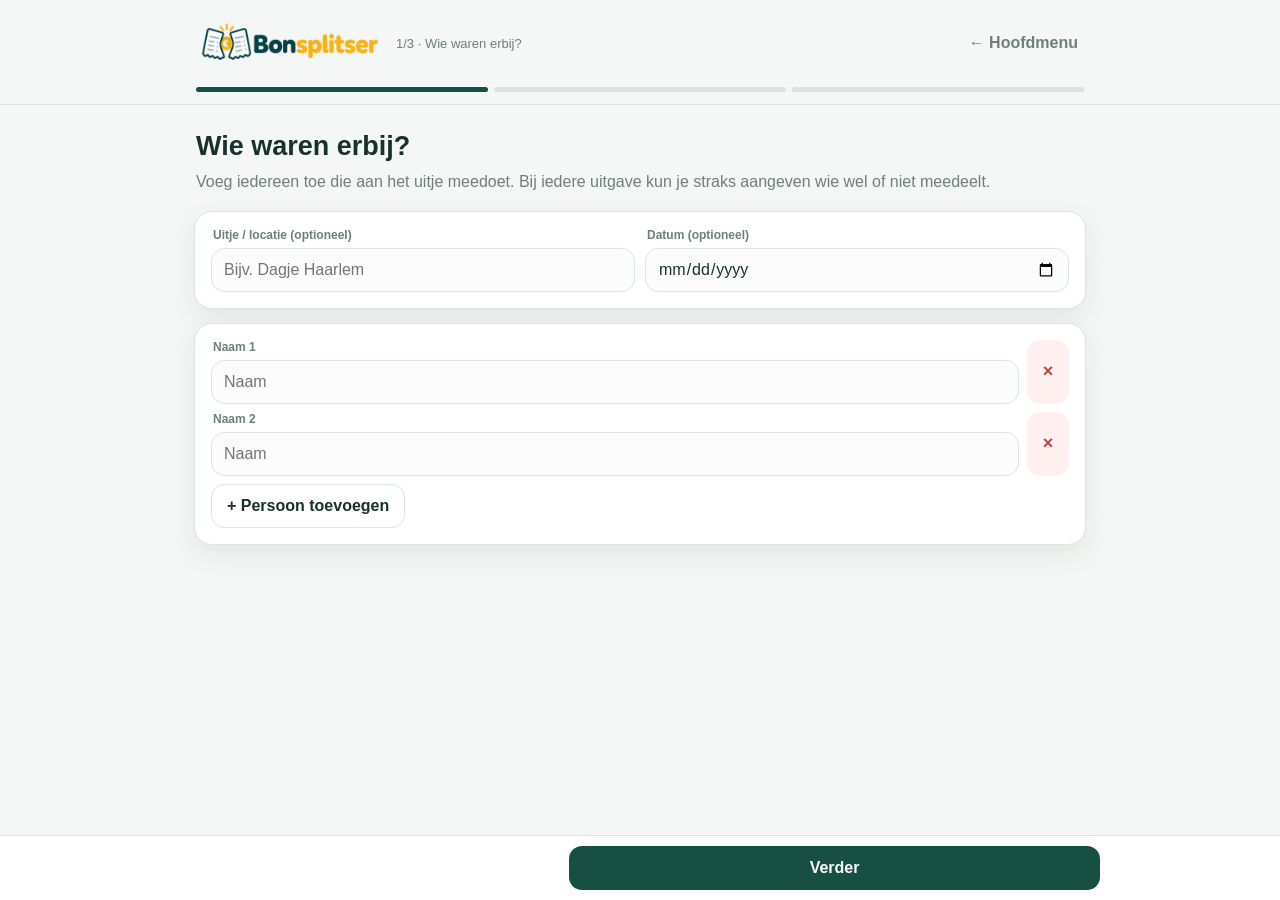
==== uitje.html @ 5ad7e711 "Add outing expense settlement mode" ====
<!doctype html>
<html lang="nl">
<head>
<meta charset="utf-8"><meta name="viewport" content="width=device-width,initial-scale=1,viewport-fit=cover"><meta name="theme-color" content="#174f43">
<title>Uitje verrekenen – Bonsplitser</title><link rel="icon" type="image/png" href="assets/favicon.png">
<link rel="stylesheet" href="uitje.css"></head>
<body><header><div class="head"><div class="top"><div class="brand"><img src="assets/bonsplitser-logo.png" alt="Bonsplitser"><p class="sub" id="sub">1/3 · Wie waren erbij?</p></div><button class="link" onclick="location.href='./'">← Hoofdmenu</button></div><div class="progress"><i id="p1"></i><i id="p2"></i><i id="p3"></i></div></div></header>
<div class="app">
<section class="step" data-step="1"><h2>Wie waren erbij?</h2><p class="help">Voeg iedereen toe die aan het uitje meedoet. Bij iedere uitgave kun je straks aangeven wie wel of niet meedeelt.</p><div class="card"><div class="grid2"><label class="field"><span>Uitje / locatie (optioneel)</span><input id="place" placeholder="Bijv. Dagje Haarlem"></label><label class="field"><span>Datum (optioneel)</span><input id="date" type="date"></label></div></div><div class="card"><div id="persons"></div><button class="btn ghost" id="addPerson">+ Persoon toevoegen</button></div></section>
<section class="step" data-step="2"><h2>Uitgaven van het uitje</h2><p class="help">Standaard deelt iedereen mee. Kies per uitgave eventueel andere deelnemers, aandelen of vaste bedragen.</p><div id="expenses"></div><div class="card"><button class="btn ghost" id="addExpense">+ Uitgave toevoegen</button><div class="totalbar"><span>Totaal voorgeschoten</span><strong id="total">€ 0,00</strong></div></div></section>
<section class="step" data-step="3"><h2>Wie betaalt wie?</h2><p class="help">Hier staat wat iedereen heeft voorgeschoten, het eigen aandeel en een betaaladvies met zo weinig mogelijk onderlinge betalingen.</p><div id="grand"></div><div id="summaries"></div><div class="card"><h3>Betaaladvies</h3><div id="payments"></div></div><div class="card share"><h3>Deel of bewaar de verrekening</h3><div class="actions"><button class="btn primary" id="share">Deel overzicht</button><button class="btn ghost" id="copy">Kopieer tekst</button><button class="btn ghost" id="download">Download .txt</button><button class="btn ghost" onclick="print()">Afdrukken / PDF</button></div></div></section>
</div><nav class="bottom"><div class="bottomin"><button class="btn ghost" id="back">Terug</button><button class="btn primary" id="next">Verder</button></div></nav>
<script src="uitje-core.js"></script><script src="uitje-ui.js"></script></body></html>
---- uitje.css ----
:root{--bg:#f4f7f5;--card:#fff;--ink:#18312b;--muted:#6f7f7a;--line:#dbe5e1;--primary:#174f43;--danger:#b84646;--success:#287a54;--danger-bg:#fff0f0;--success-bg:#eaf7ef;--shadow:0 10px 28px rgba(24,49,43,.08)}*{box-sizing:border-box}body{margin:0;background:var(--bg);color:var(--ink);font-family:Inter,ui-sans-serif,-apple-system,BlinkMacSystemFont,"Segoe UI",sans-serif}button,input,select{font:inherit}button{cursor:pointer}.app{max-width:920px;margin:auto;padding:18px 14px 100px}header{position:sticky;top:0;z-index:20;background:rgba(244,247,245,.95);border-bottom:1px solid var(--line);backdrop-filter:blur(12px)}.head{max-width:920px;margin:auto;padding:12px 16px}.brand{display:flex;align-items:center;gap:12px}.brand img{width:188px;max-width:54vw}.sub{font-size:13px;color:var(--muted);margin:2px 0}.top{display:flex;justify-content:space-between;align-items:center;gap:10px}.link{border:0;background:transparent;color:var(--muted);font-weight:700}.progress{display:grid;grid-template-columns:repeat(3,1fr);gap:6px;margin-top:12px}.progress i{height:5px;border-radius:99px;background:#d9e3df}.progress i.on{background:var(--primary)}h2{font-size:27px;margin:8px 2px}.help{color:var(--muted);line-height:1.45;margin:0 2px 18px}.card{background:var(--card);border:1px solid var(--line);border-radius:18px;padding:16px;box-shadow:var(--shadow);margin-bottom:14px}.grid2{display:grid;grid-template-columns:1fr 1fr;gap:10px}.field span{display:block;font-size:12px;font-weight:700;color:var(--muted);margin:0 0 6px 2px}input,select{width:100%;border:1px solid var(--line);border-radius:13px;background:#fbfcfb;color:var(--ink);padding:11px 12px;min-height:44px;outline:none}.person{display:grid;grid-template-columns:1fr 42px;gap:8px;margin-bottom:8px}.btn{border:0;border-radius:13px;padding:11px 15px;min-height:44px;font-weight:750;background:#e7eeeb;color:var(--ink)}.primary{background:var(--primary);color:#fff}.ghost{background:transparent;border:1px solid var(--line)}.danger{background:var(--danger-bg);color:var(--danger)}.icon{width:42px;padding:0;font-size:18px}.expense{padding:0;overflow:hidden}.exphead{padding:14px 16px;border-bottom:1px solid var(--line);background:#fcfdfc}.expmain{display:grid;grid-template-columns:minmax(160px,1.4fr) 120px minmax(140px,1fr) 42px;gap:8px;align-items:end}.tabs{display:grid;grid-template-columns:repeat(3,1fr);gap:6px;margin-top:11px}.tab{border:1px solid var(--line);background:#fff;color:var(--ink);border-radius:11px;padding:9px 6px;font-size:12px;font-weight:700}.tab.on{background:var(--primary);color:#fff}.people{padding:10px 16px 14px}.prow{display:grid;grid-template-columns:minmax(0,1fr) 95px 95px;gap:8px;align-items:center;padding:7px 0;border-bottom:1px solid #eef2f0}.prow:last-child{border:0}.check{display:flex;align-items:center;gap:9px;font-weight:650}.check input{width:auto;min-height:0;accent-color:var(--primary)}.prow input{min-height:38px;padding:8px;text-align:right}.amount{text-align:right;font-variant-numeric:tabular-nums}.valid{margin-top:9px;border-radius:11px;padding:9px 10px;font-size:12px}.ok{background:var(--success-bg);color:var(--success)}.bad{background:var(--danger-bg);color:var(--danger)}.totalbar{display:flex;justify-content:space-between;align-items:center;margin-top:12px;padding:13px 15px;border-radius:15px;background:#edf4f1}.totalbar strong{font-size:20px}.grand{background:var(--primary);color:#fff;border-radius:19px;padding:18px;margin:15px 0}.grand div{display:flex;justify-content:space-between;padding:4px 0}.summary{border:1px solid var(--line);border-radius:16px;background:#fff;overflow:hidden;margin-bottom:12px}.sumtop{display:flex;justify-content:space-between;align-items:center;padding:13px 15px;background:#fbfcfb}.sumtop h3{margin:0}.pill{border-radius:99px;padding:6px 9px;font-size:12px;font-weight:750}.stats{display:grid;grid-template-columns:repeat(3,1fr);gap:8px;padding:12px 15px}.stat{background:#f7faf8;border:1px solid var(--line);border-radius:12px;padding:10px}.stat span{display:block;color:var(--muted);font-size:11px;font-weight:700;margin-bottom:4px}.pos{color:var(--success)}.neg{color:var(--danger)}.payment{display:grid;grid-template-columns:1fr auto;gap:12px;padding:12px 0;border-bottom:1px dashed #e6ece9}.payment:last-child{border:0}.small{font-size:13px;color:var(--muted)}.actions{display:flex;gap:8px;flex-wrap:wrap}.step{display:none}.step.on{display:block}.bottom{position:fixed;bottom:0;left:0;right:0;background:rgba(255,255,255,.96);border-top:1px solid var(--line);padding:10px 14px calc(10px + env(safe-area-inset-bottom));z-index:30}.bottomin{max-width:920px;margin:auto;display:grid;grid-template-columns:1fr 1.4fr;gap:10px}.hidden{display:none!important}@media(max-width:620px){.grid2{grid-template-columns:1fr}.expmain{grid-template-columns:1fr 1fr}.expmain .nm{grid-column:1/-1}.expmain .icon{grid-column:2;justify-self:end}.prow{grid-template-columns:minmax(0,1fr) 82px 86px}.stats{grid-template-columns:1fr}}@media print{header,.bottom,.share{display:none!important}.app{padding:0}.step{display:none!important}.step[data-step="3"].on{display:block!important}.card,.summary{box-shadow:none}}
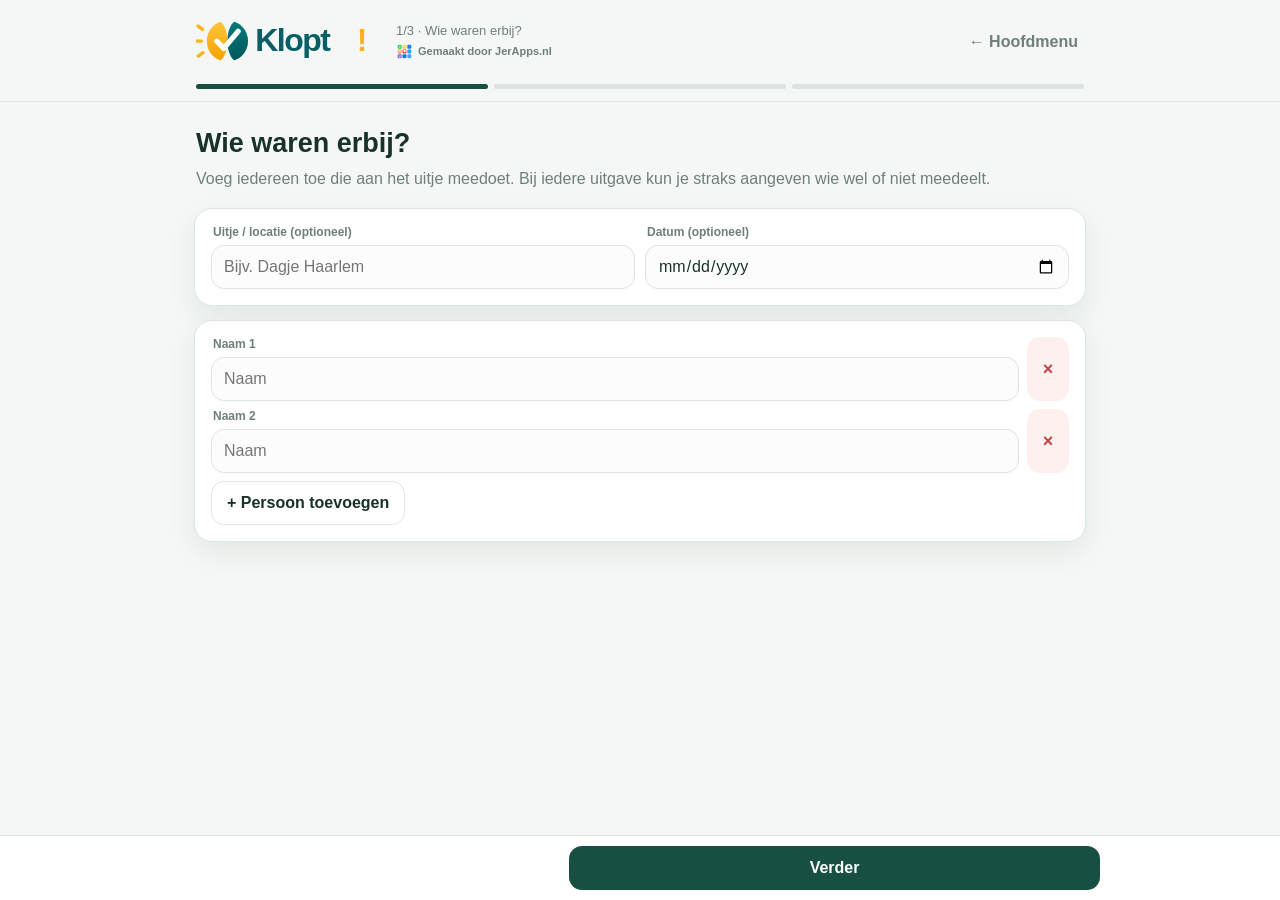
==== commit 8ef836d1: "Complete Klopt! rebrand" ====
--- a/uitje.html
+++ b/uitje.html
@@ -2,9 +2,9 @@
 <html lang="nl">
 <head>
 <meta charset="utf-8"><meta name="viewport" content="width=device-width,initial-scale=1,viewport-fit=cover"><meta name="theme-color" content="#174f43">
-<title>Uitje verrekenen – Bonsplitser</title><link rel="icon" type="image/png" href="assets/favicon.png">
+<title>Uitje verrekenen – Klopt!</title><link rel="icon" type="image/svg+xml" href="assets/klopt-icon.svg">
 <link rel="stylesheet" href="uitje.css"></head>
-<body><header><div class="head"><div class="top"><div class="brand"><img src="assets/bonsplitser-logo.png" alt="Bonsplitser"><p class="sub" id="sub">1/3 · Wie waren erbij?</p></div><button class="link" onclick="location.href='./'">← Hoofdmenu</button></div><div class="progress"><i id="p1"></i><i id="p2"></i><i id="p3"></i></div></div></header>
+<body><header><div class="head"><div class="top"><div class="brand"><img src="assets/klopt-logo.svg" alt="Klopt!"><div class="brandcopy"><p class="sub" id="sub">1/3 · Wie waren erbij?</p><a class="maker" href="https://jerapps.nl" target="_blank" rel="noopener noreferrer"><img src="assets/jerapps-icon.svg" alt="">Gemaakt door JerApps.nl</a></div></div><button class="link" onclick="location.href='./'">← Hoofdmenu</button></div><div class="progress"><i id="p1"></i><i id="p2"></i><i id="p3"></i></div></div></header>
 <div class="app">
 <section class="step" data-step="1"><h2>Wie waren erbij?</h2><p class="help">Voeg iedereen toe die aan het uitje meedoet. Bij iedere uitgave kun je straks aangeven wie wel of niet meedeelt.</p><div class="card"><div class="grid2"><label class="field"><span>Uitje / locatie (optioneel)</span><input id="place" placeholder="Bijv. Dagje Haarlem"></label><label class="field"><span>Datum (optioneel)</span><input id="date" type="date"></label></div></div><div class="card"><div id="persons"></div><button class="btn ghost" id="addPerson">+ Persoon toevoegen</button></div></section>
 <section class="step" data-step="2"><h2>Uitgaven van het uitje</h2><p class="help">Standaard deelt iedereen mee. Kies per uitgave eventueel andere deelnemers, aandelen of vaste bedragen.</p><div id="expenses"></div><div class="card"><button class="btn ghost" id="addExpense">+ Uitgave toevoegen</button><div class="totalbar"><span>Totaal voorgeschoten</span><strong id="total">€ 0,00</strong></div></div></section>
--- a/uitje.css
+++ b/uitje.css
@@ -1 +1 @@
-:root{--bg:#f4f7f5;--card:#fff;--ink:#18312b;--muted:#6f7f7a;--line:#dbe5e1;--primary:#174f43;--danger:#b84646;--success:#287a54;--danger-bg:#fff0f0;--success-bg:#eaf7ef;--shadow:0 10px 28px rgba(24,49,43,.08)}*{box-sizing:border-box}body{margin:0;background:var(--bg);color:var(--ink);font-family:Inter,ui-sans-serif,-apple-system,BlinkMacSystemFont,"Segoe UI",sans-serif}button,input,select{font:inherit}button{cursor:pointer}.app{max-width:920px;margin:auto;padding:18px 14px 100px}header{position:sticky;top:0;z-index:20;background:rgba(244,247,245,.95);border-bottom:1px solid var(--line);backdrop-filter:blur(12px)}.head{max-width:920px;margin:auto;padding:12px 16px}.brand{display:flex;align-items:center;gap:12px}.brand img{width:188px;max-width:54vw}.sub{font-size:13px;color:var(--muted);margin:2px 0}.top{display:flex;justify-content:space-between;align-items:center;gap:10px}.link{border:0;background:transparent;color:var(--muted);font-weight:700}.progress{display:grid;grid-template-columns:repeat(3,1fr);gap:6px;margin-top:12px}.progress i{height:5px;border-radius:99px;background:#d9e3df}.progress i.on{background:var(--primary)}h2{font-size:27px;margin:8px 2px}.help{color:var(--muted);line-height:1.45;margin:0 2px 18px}.card{background:var(--card);border:1px solid var(--line);border-radius:18px;padding:16px;box-shadow:var(--shadow);margin-bottom:14px}.grid2{display:grid;grid-template-columns:1fr 1fr;gap:10px}.field span{display:block;font-size:12px;font-weight:700;color:var(--muted);margin:0 0 6px 2px}input,select{width:100%;border:1px solid var(--line);border-radius:13px;background:#fbfcfb;color:var(--ink);padding:11px 12px;min-height:44px;outline:none}.person{display:grid;grid-template-columns:1fr 42px;gap:8px;margin-bottom:8px}.btn{border:0;border-radius:13px;padding:11px 15px;min-height:44px;font-weight:750;background:#e7eeeb;color:var(--ink)}.primary{background:var(--primary);color:#fff}.ghost{background:transparent;border:1px solid var(--line)}.danger{background:var(--danger-bg);color:var(--danger)}.icon{width:42px;padding:0;font-size:18px}.expense{padding:0;overflow:hidden}.exphead{padding:14px 16px;border-bottom:1px solid var(--line);background:#fcfdfc}.expmain{display:grid;grid-template-columns:minmax(160px,1.4fr) 120px minmax(140px,1fr) 42px;gap:8px;align-items:end}.tabs{display:grid;grid-template-columns:repeat(3,1fr);gap:6px;margin-top:11px}.tab{border:1px solid var(--line);background:#fff;color:var(--ink);border-radius:11px;padding:9px 6px;font-size:12px;font-weight:700}.tab.on{background:var(--primary);color:#fff}.people{padding:10px 16px 14px}.prow{display:grid;grid-template-columns:minmax(0,1fr) 95px 95px;gap:8px;align-items:center;padding:7px 0;border-bottom:1px solid #eef2f0}.prow:last-child{border:0}.check{display:flex;align-items:center;gap:9px;font-weight:650}.check input{width:auto;min-height:0;accent-color:var(--primary)}.prow input{min-height:38px;padding:8px;text-align:right}.amount{text-align:right;font-variant-numeric:tabular-nums}.valid{margin-top:9px;border-radius:11px;padding:9px 10px;font-size:12px}.ok{background:var(--success-bg);color:var(--success)}.bad{background:var(--danger-bg);color:var(--danger)}.totalbar{display:flex;justify-content:space-between;align-items:center;margin-top:12px;padding:13px 15px;border-radius:15px;background:#edf4f1}.totalbar strong{font-size:20px}.grand{background:var(--primary);color:#fff;border-radius:19px;padding:18px;margin:15px 0}.grand div{display:flex;justify-content:space-between;padding:4px 0}.summary{border:1px solid var(--line);border-radius:16px;background:#fff;overflow:hidden;margin-bottom:12px}.sumtop{display:flex;justify-content:space-between;align-items:center;padding:13px 15px;background:#fbfcfb}.sumtop h3{margin:0}.pill{border-radius:99px;padding:6px 9px;font-size:12px;font-weight:750}.stats{display:grid;grid-template-columns:repeat(3,1fr);gap:8px;padding:12px 15px}.stat{background:#f7faf8;border:1px solid var(--line);border-radius:12px;padding:10px}.stat span{display:block;color:var(--muted);font-size:11px;font-weight:700;margin-bottom:4px}.pos{color:var(--success)}.neg{color:var(--danger)}.payment{display:grid;grid-template-columns:1fr auto;gap:12px;padding:12px 0;border-bottom:1px dashed #e6ece9}.payment:last-child{border:0}.small{font-size:13px;color:var(--muted)}.actions{display:flex;gap:8px;flex-wrap:wrap}.step{display:none}.step.on{display:block}.bottom{position:fixed;bottom:0;left:0;right:0;background:rgba(255,255,255,.96);border-top:1px solid var(--line);padding:10px 14px calc(10px + env(safe-area-inset-bottom));z-index:30}.bottomin{max-width:920px;margin:auto;display:grid;grid-template-columns:1fr 1.4fr;gap:10px}.hidden{display:none!important}@media(max-width:620px){.grid2{grid-template-columns:1fr}.expmain{grid-template-columns:1fr 1fr}.expmain .nm{grid-column:1/-1}.expmain .icon{grid-column:2;justify-self:end}.prow{grid-template-columns:minmax(0,1fr) 82px 86px}.stats{grid-template-columns:1fr}}@media print{header,.bottom,.share{display:none!important}.app{padding:0}.step{display:none!important}.step[data-step="3"].on{display:block!important}.card,.summary{box-shadow:none}}+:root{--bg:#f4f7f5;--card:#fff;--ink:#18312b;--muted:#6f7f7a;--line:#dbe5e1;--primary:#174f43;--danger:#b84646;--success:#287a54;--danger-bg:#fff0f0;--success-bg:#eaf7ef;--shadow:0 10px 28px rgba(24,49,43,.08)}*{box-sizing:border-box}body{margin:0;background:var(--bg);color:var(--ink);font-family:Inter,ui-sans-serif,-apple-system,BlinkMacSystemFont,"Segoe UI",sans-serif}button,input,select{font:inherit}button{cursor:pointer}.app{max-width:920px;margin:auto;padding:18px 14px 100px}header{position:sticky;top:0;z-index:20;background:rgba(244,247,245,.95);border-bottom:1px solid var(--line);backdrop-filter:blur(12px)}.head{max-width:920px;margin:auto;padding:12px 16px}.brand{display:flex;align-items:center;gap:12px}.brand>img{width:188px;max-width:54vw}.brandcopy{min-width:0}.sub{font-size:13px;color:var(--muted);margin:2px 0}.maker{display:inline-flex;align-items:center;gap:5px;color:var(--muted);font-size:11px;font-weight:650;text-decoration:none;margin-top:3px}.maker img{width:17px;height:17px;border-radius:4px}.maker:hover{color:var(--primary)}.top{display:flex;justify-content:space-between;align-items:center;gap:10px}.link{border:0;background:transparent;color:var(--muted);font-weight:700}.progress{display:grid;grid-template-columns:repeat(3,1fr);gap:6px;margin-top:12px}.progress i{height:5px;border-radius:99px;background:#d9e3df}.progress i.on{background:var(--primary)}h2{font-size:27px;margin:8px 2px}.help{color:var(--muted);line-height:1.45;margin:0 2px 18px}.card{background:var(--card);border:1px solid var(--line);border-radius:18px;padding:16px;box-shadow:var(--shadow);margin-bottom:14px}.grid2{display:grid;grid-template-columns:1fr 1fr;gap:10px}.field span{display:block;font-size:12px;font-weight:700;color:var(--muted);margin:0 0 6px 2px}input,select{width:100%;border:1px solid var(--line);border-radius:13px;background:#fbfcfb;color:var(--ink);padding:11px 12px;min-height:44px;outline:none}.person{display:grid;grid-template-columns:1fr 42px;gap:8px;margin-bottom:8px}.btn{border:0;border-radius:13px;padding:11px 15px;min-height:44px;font-weight:750;background:#e7eeeb;color:var(--ink)}.primary{background:var(--primary);color:#fff}.ghost{background:transparent;border:1px solid var(--line)}.danger{background:var(--danger-bg);color:var(--danger)}.icon{width:42px;padding:0;font-size:18px}.expense{padding:0;overflow:hidden}.exphead{padding:14px 16px;border-bottom:1px solid var(--line);background:#fcfdfc}.expmain{display:grid;grid-template-columns:minmax(160px,1.4fr) 120px minmax(140px,1fr) 42px;gap:8px;align-items:end}.tabs{display:grid;grid-template-columns:repeat(3,1fr);gap:6px;margin-top:11px}.tab{border:1px solid var(--line);background:#fff;color:var(--ink);border-radius:11px;padding:9px 6px;font-size:12px;font-weight:700}.tab.on{background:var(--primary);color:#fff}.people{padding:10px 16px 14px}.prow{display:grid;grid-template-columns:minmax(0,1fr) 95px 95px;gap:8px;align-items:center;padding:7px 0;border-bottom:1px solid #eef2f0}.prow:last-child{border:0}.check{display:flex;align-items:center;gap:9px;font-weight:650}.check input{width:auto;min-height:0;accent-color:var(--primary)}.prow input{min-height:38px;padding:8px;text-align:right}.amount{text-align:right;font-variant-numeric:tabular-nums}.valid{margin-top:9px;border-radius:11px;padding:9px 10px;font-size:12px}.ok{background:var(--success-bg);color:var(--success)}.bad{background:var(--danger-bg);color:var(--danger)}.totalbar{display:flex;justify-content:space-between;align-items:center;margin-top:12px;padding:13px 15px;border-radius:15px;background:#edf4f1}.totalbar strong{font-size:20px}.grand{background:var(--primary);color:#fff;border-radius:19px;padding:18px;margin:15px 0}.grand div{display:flex;justify-content:space-between;padding:4px 0}.summary{border:1px solid var(--line);border-radius:16px;background:#fff;overflow:hidden;margin-bottom:12px}.sumtop{display:flex;justify-content:space-between;align-items:center;padding:13px 15px;background:#fbfcfb}.sumtop h3{margin:0}.pill{border-radius:99px;padding:6px 9px;font-size:12px;font-weight:750}.stats{display:grid;grid-template-columns:repeat(3,1fr);gap:8px;padding:12px 15px}.stat{background:#f7faf8;border:1px solid var(--line);border-radius:12px;padding:10px}.stat span{display:block;color:var(--muted);font-size:11px;font-weight:700;margin-bottom:4px}.pos{color:var(--success)}.neg{color:var(--danger)}.payment{display:grid;grid-template-columns:1fr auto;gap:12px;padding:12px 0;border-bottom:1px dashed #e6ece9}.payment:last-child{border:0}.small{font-size:13px;color:var(--muted)}.actions{display:flex;gap:8px;flex-wrap:wrap}.step{display:none}.step.on{display:block}.bottom{position:fixed;bottom:0;left:0;right:0;background:rgba(255,255,255,.96);border-top:1px solid var(--line);padding:10px 14px calc(10px + env(safe-area-inset-bottom));z-index:30}.bottomin{max-width:920px;margin:auto;display:grid;grid-template-columns:1fr 1.4fr;gap:10px}.hidden{display:none!important}@media(max-width:620px){.grid2{grid-template-columns:1fr}.expmain{grid-template-columns:1fr 1fr}.expmain .nm{grid-column:1/-1}.expmain .icon{grid-column:2;justify-self:end}.prow{grid-template-columns:minmax(0,1fr) 82px 86px}.stats{grid-template-columns:1fr}}@media print{header,.bottom,.share{display:none!important}.app{padding:0}.step{display:none!important}.step[data-step="3"].on{display:block!important}.card,.summary{box-shadow:none}}
